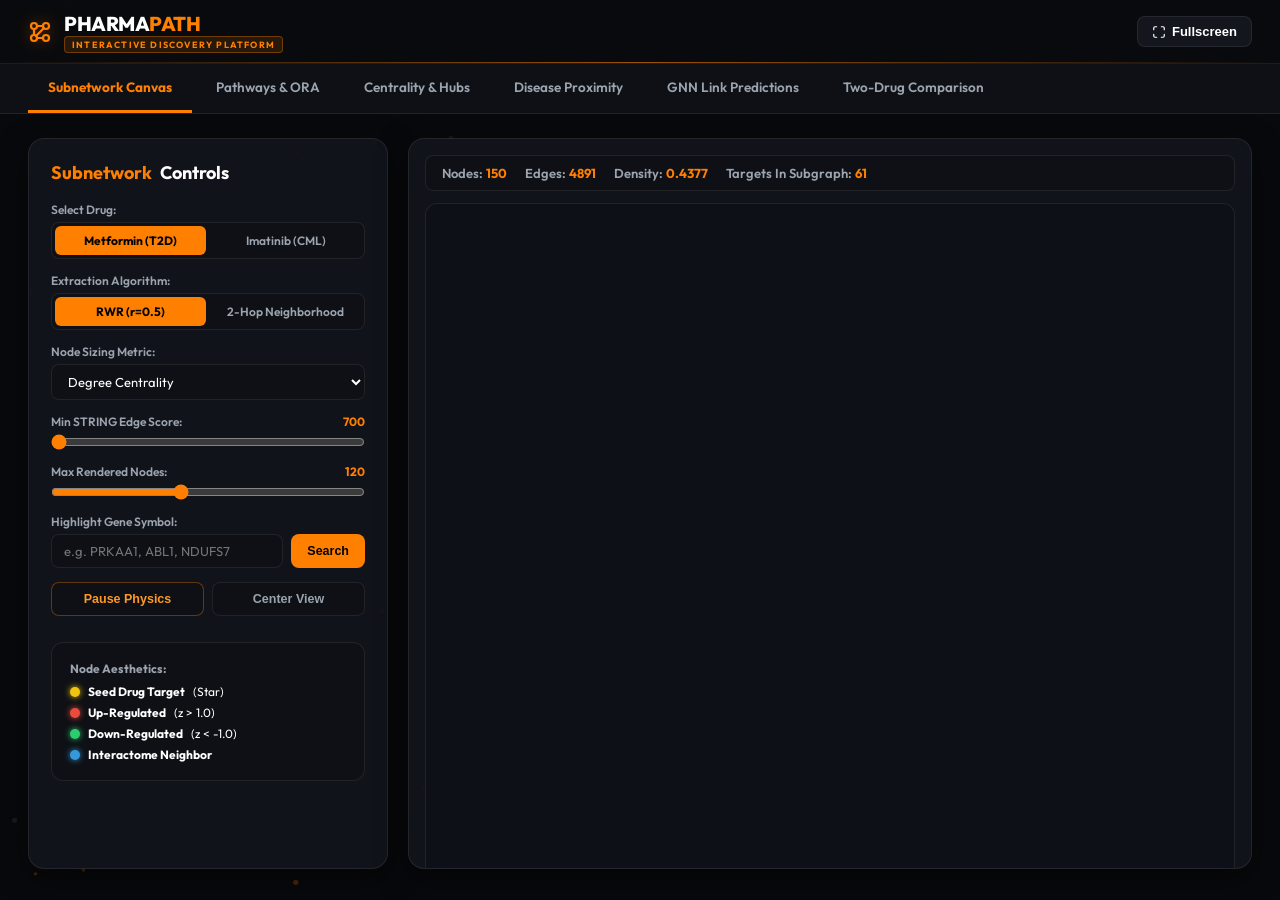
==== website/index.html @ 900de87a "feat: initial commit for PharmaPath discovery platform with Vercel deployment support" ====
<!DOCTYPE html>
<html lang="en">
<head>
  <meta charset="UTF-8">
  <meta name="viewport" content="width=device-width, initial-scale=1.0">
  <title>PharmaPath | Network-Pharmacology & GNN Discovery Platform</title>
  
  <!-- Favicon -->
  <link rel="icon" href="data:image/svg+xml,<svg xmlns='http://www.w3.org/2000/svg' viewBox='0 0 100 100'><circle cx='50' cy='50' r='46' fill='%2308090C'/><circle cx='50' cy='50' r='42' fill='none' stroke='%23FF8000' stroke-width='6'/><circle cx='34' cy='38' r='10' fill='%23FF8000'/><circle cx='66' cy='62' r='10' fill='%23FF8000'/><line x1='34' y1='38' x2='66' y2='62' stroke='%23FFFFFF' stroke-width='4'/></svg>">
  
  <!-- Google Fonts -->
  <link rel="preconnect" href="https://fonts.googleapis.com">
  <link rel="preconnect" href="https://fonts.gstatic.com" crossorigin>
  <link href="https://fonts.googleapis.com/css2?family=Outfit:wght@300;400;500;600;700;800;900&family=JetBrains+Mono:wght@400;500;700&display=swap" rel="stylesheet">
  
  <!-- Vendor Styles -->
  <link rel="stylesheet" href="vendor/vis-network.min.css">
  
  <!-- Custom Styles -->
  <link rel="stylesheet" href="css/style.css">
</head>
<body class="theme-pharmapath">
  <!-- Interactive Particle Background Canvas -->
  <canvas id="bg-canvas"></canvas>

  <!-- Top Navigation Header -->
  <header class="top-nav">
    <div class="nav-brand">
      <div class="logo-icon">
        <svg width="24" height="24" viewBox="0 0 24 24" fill="none" stroke="#FF8000" stroke-width="2.2" stroke-linecap="round" stroke-linejoin="round">
          <circle cx="6" cy="6" r="3"></circle>
          <circle cx="18" cy="6" r="3"></circle>
          <circle cx="18" cy="18" r="3"></circle>
          <circle cx="6" cy="18" r="3"></circle>
          <line x1="9" y1="6" x2="15" y2="6"></line>
          <line x1="6" y1="9" x2="6" y2="15"></line>
          <line x1="9" y1="18" x2="15" y2="18"></line>
          <line x1="16" y1="8" x2="8" y2="16"></line>
        </svg>
      </div>
      <div class="brand-text">
        <span class="brand-title">Pharma<span class="text-orange">Path</span></span>
        <span class="badge-platform">Interactive Discovery Platform</span>
      </div>
    </div>

    <!-- Quick Utilities -->
    <div class="nav-tools">
      <button id="btn-fullscreen" class="tool-btn" title="Toggle Fullscreen Mode">
        <svg width="14" height="14" viewBox="0 0 24 24" fill="none" stroke="currentColor" stroke-width="2" stroke-linecap="round" stroke-linejoin="round">
          <path d="M8 3H5a2 2 0 0 0-2 2v3m18 0V5a2 2 0 0 0-2-2h-3m0 18h3a2 2 0 0 0 2-2v-3M3 16v3a2 2 0 0 0 2 2h3"></path>
        </svg>
        <span>Fullscreen</span>
      </button>
    </div>
  </header>

  <!-- Main Container -->
  <main id="app-container">

    <!-- ========================================================================= -->
    <!-- INTERACTIVE RESEARCH LAB                                                  -->
    <!-- ========================================================================= -->
    <section id="view-explorer" class="view-section active">
      
      <!-- Explorer Tabs Bar -->
      <div class="explorer-tabs-bar">
        <button class="exp-tab active" data-tab="tab-subnetworks">
          Subnetwork Canvas
        </button>
        <button class="exp-tab" data-tab="tab-pathways">
          Pathways & ORA
        </button>
        <button class="exp-tab" data-tab="tab-centralities">
          Centrality & Hubs
        </button>
        <button class="exp-tab" data-tab="tab-proximity">
          Disease Proximity
        </button>
        <button class="exp-tab" data-tab="tab-gnn">
          GNN Link Predictions
        </button>
        <button class="exp-tab" data-tab="tab-comparison">
          Two-Drug Comparison
        </button>
      </div>

      <!-- Tab Content Area -->
      <div class="explorer-body">
        
        <!-- ------------------------------------------------------------------- -->
        <!-- TAB 1: SUBNETWORK CANVAS                                            -->
        <!-- ------------------------------------------------------------------- -->
        <div id="tab-subnetworks" class="exp-content active">
          <div class="canvas-panel-grid">
            <!-- Left Controls Sidebar -->
            <div class="canvas-sidebar glass-panel">
              <h3 class="panel-title"><span class="text-orange">Subnetwork</span> Controls</h3>
              
              <div class="ctrl-group">
                <label class="ctrl-label">Select Drug:</label>
                <div class="pill-group">
                  <button class="pill-btn active" data-drug="metformin">Metformin (T2D)</button>
                  <button class="pill-btn" data-drug="imatinib">Imatinib (CML)</button>
                </div>
              </div>

              <div class="ctrl-group">
                <label class="ctrl-label">Extraction Algorithm:</label>
                <div class="pill-group">
                  <button class="pill-btn active" data-method="rwr">RWR (r=0.5)</button>
                  <button class="pill-btn" data-method="2hop">2-Hop Neighborhood</button>
                </div>
              </div>

              <div class="ctrl-group">
                <label class="ctrl-label">Node Sizing Metric:</label>
                <select id="select-sizing-metric" class="ctrl-select">
                  <option value="degree">Degree Centrality</option>
                  <option value="betweenness">Betweenness Centrality</option>
                  <option value="eigenvector">Eigenvector Centrality</option>
                </select>
              </div>

              <div class="ctrl-group">
                <label class="ctrl-label">Min STRING Edge Score: <strong id="val-edge-score" class="text-orange">700</strong></label>
                <input type="range" id="slider-edge-score" class="ctrl-range" min="700" max="950" value="700" step="25">
              </div>

              <div class="ctrl-group">
                <label class="ctrl-label">Max Rendered Nodes: <strong id="val-max-nodes" class="text-orange">120</strong></label>
                <input type="range" id="slider-max-nodes" class="ctrl-range" min="30" max="250" value="120" step="10">
              </div>

              <div class="ctrl-group">
                <label class="ctrl-label">Highlight Gene Symbol:</label>
                <div class="search-box">
                  <input type="text" id="input-gene-search" class="ctrl-input" placeholder="e.g. PRKAA1, ABL1, NDUFS7">
                  <button id="btn-gene-search" class="search-btn">Search</button>
                </div>
              </div>

              <div class="ctrl-group">
                <div class="action-btn-row">
                  <button id="btn-toggle-physics" class="btn-action">Pause Physics</button>
                  <button id="btn-fit-canvas" class="btn-action secondary">Center View</button>
                </div>
              </div>

              <!-- Color Legend -->
              <div class="color-legend glass-card mt-3">
                <div class="legend-title">Node Aesthetics:</div>
                <div class="legend-item"><span class="legend-dot dot-gold"></span> <strong>Seed Drug Target</strong> (Star)</div>
                <div class="legend-item"><span class="legend-dot dot-red"></span> <strong>Up-Regulated</strong> (z > 1.0)</div>
                <div class="legend-item"><span class="legend-dot dot-green"></span> <strong>Down-Regulated</strong> (z < -1.0)</div>
                <div class="legend-item"><span class="legend-dot dot-blue"></span> <strong>Interactome Neighbor</strong></div>
              </div>
            </div>

            <!-- Right Vis.js Canvas Viewport -->
            <div class="canvas-viewport glass-panel">
              <div class="canvas-kpis-bar">
                <div class="kpi-mini">Nodes: <strong id="kpi-net-nodes" class="text-orange">--</strong></div>
                <div class="kpi-mini">Edges: <strong id="kpi-net-edges" class="text-orange">--</strong></div>
                <div class="kpi-mini">Density: <strong id="kpi-net-density" class="text-orange">--</strong></div>
                <div class="kpi-mini">Targets In Subgraph: <strong id="kpi-net-targets" class="text-orange">--</strong></div>
              </div>
              
              <!-- Vis.js Container -->
              <div id="vis-network-canvas" class="vis-container"></div>
              
              <div class="canvas-hint">
                <span>Click on any protein node to inspect detailed multi-omics attributes</span>
              </div>
            </div>
          </div>
        </div>

        <!-- ------------------------------------------------------------------- -->
        <!-- TAB 2: PATHWAYS & ENRICHMENT                                        -->
        <!-- ------------------------------------------------------------------- -->
        <div id="tab-pathways" class="exp-content">
          <div class="exp-grid-2">
            <!-- Left: Biological Sanity Audit & Controls -->
            <div class="glass-panel">
              <h3 class="panel-title"><span class="text-orange">Biological Sanity</span> Audit</h3>
              <div id="sanity-audit-container">
                <!-- Injected dynamically -->
              </div>

              <div class="mt-4">
                <h4 class="sub-title">Enrichment Filters:</h4>
                <div class="ctrl-group">
                  <label class="ctrl-label">Drug:</label>
                  <div class="pill-group" id="pathway-drug-pills">
                    <button class="pill-btn active" data-pdrug="metformin">Metformin</button>
                    <button class="pill-btn" data-pdrug="imatinib">Imatinib</button>
                  </div>
                </div>

                <div class="ctrl-group">
                  <label class="ctrl-label">Scope:</label>
                  <div class="pill-group" id="pathway-scope-pills">
                    <button class="pill-btn active" data-pscope="rwr_subnetwork">RWR Subnetwork</button>
                    <button class="pill-btn" data-pscope="2hop_subnetwork">2-Hop Subnetwork</button>
                    <button class="pill-btn" data-pscope="lincs_perturbed">LINCS Perturbed</button>
                  </div>
                </div>

                <div class="ctrl-group">
                  <label class="ctrl-label">Max FDR Threshold: <strong id="val-fdr-thresh" class="text-orange">0.05</strong></label>
                  <input type="range" id="slider-fdr-thresh" class="ctrl-range" min="0.001" max="0.10" value="0.05" step="0.005">
                </div>
              </div>
            </div>

            <!-- Right: Interactive Chart & Pathways Table -->
            <div class="glass-panel">
              <h3 class="panel-title">Top Enriched Pathways (KEGG & Reactome)</h3>
              <div class="chart-container" style="height: 320px;">
                <canvas id="chart-pathways"></canvas>
              </div>

              <div class="mt-3">
                <h4 class="sub-title">Pathway Ranking Table:</h4>
                <div class="table-scroll" style="max-height: 280px;">
                  <table class="pharma-table" id="table-pathways">
                    <thead>
                      <tr>
                        <th>Term</th>
                        <th>Database</th>
                        <th>Adj. P-Value</th>
                        <th>Overlap</th>
                        <th>Combined Score</th>
                      </tr>
                    </thead>
                    <tbody><!-- Dynamic rows --></tbody>
                  </table>
                </div>
              </div>
            </div>
          </div>
        </div>

        <!-- ------------------------------------------------------------------- -->
        <!-- TAB 3: NETWORK CENTRALITIES & MODULARITY                            -->
        <!-- ------------------------------------------------------------------- -->
        <div id="tab-centralities" class="exp-content">
          <div class="exp-grid-2">
            <!-- Left: Scatter Plot Degree vs Betweenness -->
            <div class="glass-panel">
              <div class="panel-header-row">
                <h3 class="panel-title">Topological Roles: <span class="text-orange">Degree vs. Betweenness</span></h3>
                <div class="pill-group" id="cent-drug-pills">
                  <button class="pill-btn active" data-cdrug="metformin">Metformin</button>
                  <button class="pill-btn" data-cdrug="imatinib">Imatinib</button>
                </div>
              </div>
              <div class="chart-container" style="height: 360px;">
                <canvas id="chart-centrality-scatter"></canvas>
              </div>
              <div class="legend-row mt-2">
                <span class="badge-tag tag-purple">Dual Bridge</span>
                <span class="badge-tag tag-orange">Hub (Degree)</span>
                <span class="badge-tag tag-red">Bottleneck (Betweenness)</span>
                <span class="badge-tag tag-blue">Standard Node</span>
              </div>
            </div>

            <!-- Right: Top Hubs, Bottlenecks & Louvain Communities -->
            <div class="glass-panel">
              <h3 class="panel-title">Louvain Modularity Clusters & Dominant Pathways</h3>
              <div class="table-scroll" style="max-height: 220px;">
                <table class="pharma-table" id="table-communities">
                  <thead>
                    <tr>
                      <th>Community ID</th>
                      <th>Proteins</th>
                      <th>Dominant Biological Pathway</th>
                    </tr>
                  </thead>
                  <tbody><!-- Dynamic rows --></tbody>
                </table>
              </div>

              <h4 class="sub-title mt-4">Top Bottleneck Bridges:</h4>
              <div class="table-scroll" style="max-height: 220px;">
                <table class="pharma-table" id="table-bottlenecks">
                  <thead>
                    <tr>
                      <th>Gene</th>
                      <th>Degree</th>
                      <th>Betweenness</th>
                      <th>Eigenvector</th>
                      <th>Role</th>
                    </tr>
                  </thead>
                  <tbody><!-- Dynamic rows --></tbody>
                </table>
              </div>
            </div>
          </div>
        </div>

        <!-- ------------------------------------------------------------------- -->
        <!-- TAB 4: DISEASE PROXIMITY LAB                                        -->
        <!-- ------------------------------------------------------------------- -->
        <div id="tab-proximity" class="exp-content">
          <div class="exp-grid-2">
            <!-- Left: Guney Proximity Null Permutation Distribution -->
            <div class="glass-panel">
              <div class="panel-header-row">
                <h3 class="panel-title">Null Distribution <span class="text-orange">(1,000 Permutations)</span></h3>
                <select id="select-prox-pair" class="ctrl-select" style="width: auto;">
                  <option value="metformin_t2d">Metformin → Type 2 Diabetes (Primary)</option>
                  <option value="imatinib_cml">Imatinib → Chronic Myeloid Leukemia (Primary)</option>
                  <option value="metformin_cml">Metformin → CML (Negative Control)</option>
                  <option value="imatinib_t2d">Imatinib → T2D (Negative Control)</option>
                </select>
              </div>

              <div class="chart-container" style="height: 340px;">
                <canvas id="chart-proximity-dist"></canvas>
              </div>

              <div id="prox-stats-callout" class="callout-card mt-3">
                <!-- Injected dynamically -->
              </div>
            </div>

            <!-- Right: Proximity Benchmark Summary Table & Theory -->
            <div class="glass-panel">
              <h3 class="panel-title">Statistical Proximity Benchmark Summary</h3>
              <div class="table-scroll" style="max-height: 300px;">
                <table class="pharma-table" id="table-proximity-summary">
                  <thead>
                    <tr>
                      <th>Drug</th>
                      <th>Disease Module</th>
                      <th>Observed d_c</th>
                      <th>Null Mean ± Std</th>
                      <th>Z-Score</th>
                      <th>P-Value</th>
                      <th>Verdict</th>
                    </tr>
                  </thead>
                  <tbody><!-- Dynamic rows --></tbody>
                </table>
              </div>

              <div class="glass-card mt-4">
                <h4 class="sub-title"><span class="text-orange">Guney et al. (2016)</span> Mathematical Definition:</h4>
                <div class="formula-box" style="font-family: var(--font-mono); font-size: 15px; color: var(--orange); background: rgba(0,0,0,0.5); padding: 12px 18px; border-radius: 8px; border-left: 3px solid var(--orange); margin: 10px 0;">
                  &lang;d<sub>c</sub>(T, S)&rang; = <sup>1</sup>/<sub>|T|</sub> &sum;<sub>t &isin; T</sub> min<sub>s &isin; S</sub> d(t, s)
                </div>
                <p class="text-muted small">
                  Measures the mean shortest path from each drug target <span class="text-orange">t &isin; T</span> to the nearest disease gene <span class="text-orange">s &isin; S</span> across the human PPI network.  
                  A negative z-score (<strong class="text-green">z &le; &minus;2.0</strong>) confirms that the drug targets reside significantly inside or immediately adjacent to the disease module, controlling for node degree.
                </p>
              </div>
            </div>
          </div>
        </div>

        <!-- ------------------------------------------------------------------- -->
        <!-- TAB 5: GNN LINK PREDICTIONS STUDIO                                  -->
        <!-- ------------------------------------------------------------------- -->
        <div id="tab-gnn" class="exp-content">
          <div class="exp-grid-2">
            <!-- Left: Model Performance & ROC/PR Curves -->
            <div class="glass-panel">
              <h3 class="panel-title">Inductive GNN Benchmark: <span class="text-orange">Zero Data Leakage</span></h3>
              <div class="table-scroll" style="max-height: 180px;">
                <table class="pharma-table" id="table-gnn-metrics">
                  <thead>
                    <tr>
                      <th>Model Architecture</th>
                      <th>Test AUROC</th>
                      <th>Test Average Precision</th>
                    </tr>
                  </thead>
                  <tbody><!-- Dynamic rows --></tbody>
                </table>
              </div>

              <h4 class="sub-title mt-4">Leave-Targets-Out Cross-Validation:</h4>
              <div class="table-scroll" style="max-height: 180px;">
                <table class="pharma-table" id="table-gnn-recovery">
                  <thead>
                    <tr>
                      <th>Drug</th>
                      <th>Hidden Test Targets</th>
                      <th>Recovered Ranks</th>
                      <th>MRR</th>
                      <th>Hits@20</th>
                    </tr>
                  </thead>
                  <tbody><!-- Dynamic rows --></tbody>
                </table>
              </div>

              <div class="mt-3">
                <img src="figures/gnn_link_prediction_roc_pr.png" alt="GNN ROC and PR Curves" class="img-preview" id="img-gnn-curves">
              </div>
            </div>

            <!-- Right: Top-20 Predicted Hypotheses with PubMed Links -->
            <div class="glass-panel">
              <div class="panel-header-row">
                <h3 class="panel-title">Top-20 Novel Candidate Hypotheses</h3>
                <div class="pill-group" id="gnn-drug-pills">
                  <button class="pill-btn active" data-gdrug="metformin">Metformin</button>
                  <button class="pill-btn" data-gdrug="imatinib">Imatinib</button>
                </div>
              </div>

              <div class="callout-card orange-border mb-3">
                <strong>Methodological Rigor:</strong> Predictions represent proteins functionally and interactomically linked to drug targets by GraphSAGE embeddings. They are <strong>computational hypotheses</strong>, not proof of direct biochemical binding.
              </div>

              <div class="table-scroll" style="max-height: 440px;">
                <table class="pharma-table" id="table-gnn-hypotheses">
                  <thead>
                    <tr>
                      <th>Rank</th>
                      <th>Candidate Gene</th>
                      <th>Confidence</th>
                      <th>Biological Context</th>
                      <th>Status</th>
                      <th>PubMed Link</th>
                    </tr>
                  </thead>
                  <tbody><!-- Dynamic rows --></tbody>
                </table>
              </div>
            </div>
          </div>
        </div>

        <!-- ------------------------------------------------------------------- -->
        <!-- TAB 6: TWO-DRUG COMPARISON & SYNERGY LAB                            -->
        <!-- ------------------------------------------------------------------- -->
        <div id="tab-comparison" class="exp-content">
          <div class="exp-grid-2">
            <!-- Left: Modality Overlap & Separation -->
            <div class="glass-panel">
              <h3 class="panel-title">Interactome Separation & Jaccard Overlap</h3>
              <div class="table-scroll" style="max-height: 260px;">
                <table class="pharma-table" id="table-comp-summary">
                  <thead>
                    <tr>
                      <th>Metric</th>
                      <th>Metformin</th>
                      <th>Imatinib</th>
                      <th>Shared</th>
                      <th>Jaccard</th>
                    </tr>
                  </thead>
                  <tbody><!-- Dynamic rows --></tbody>
                </table>
              </div>

              <div class="glass-card mt-3">
                <h4 class="sub-title"><span class="text-orange">Menche et al. (2015 Science)</span> Interactome Separation:</h4>
                <div class="formula-box" style="font-family: var(--font-mono); font-size: 14px; color: var(--orange); background: rgba(0,0,0,0.5); padding: 8px 14px; border-radius: 8px; border-left: 3px solid var(--orange); margin: 8px 0;">
                  s<sub>AB</sub> = &lang;d<sub>AB</sub>&rang; &minus; (&lang;d<sub>AA</sub>&rang; + &lang;d<sub>BB</sub>&rang;) / 2
                </div>
                <div class="kpi-card-row">
                  <div class="kpi-card">
                    <div class="kpi-label">Separation s<sub>AB</sub></div>
                    <div class="kpi-val text-orange">+1.3503</div>
                  </div>
                  <div class="kpi-card">
                    <div class="kpi-label">Inter-Distance &lang;d<sub>AB</sub>&rang;</div>
                    <div class="kpi-val">2.409</div>
                  </div>
                  <div class="kpi-card">
                    <div class="kpi-label">Topological State</div>
                    <div class="kpi-val text-green">Distinct Modules (s &gt; 0)</div>
                  </div>
                </div>
              </div>

              <div class="glass-card mt-3">
                <h4 class="sub-title"><span class="text-orange">Jaccard Overlap</span> Across Omics Dimensions:</h4>
                <div style="height: 180px; position: relative;">
                  <canvas id="chart-comp-jaccard"></canvas>
                </div>
              </div>
            </div>

            <!-- Right: Shared Cross-Talk Hubs & Combination Pharmacology -->
            <div class="glass-panel">
              <h3 class="panel-title">Shared Interactome Cross-Talk Hubs (347 Shared Nodes)</h3>
              <div class="table-scroll" style="max-height: 260px;">
                <table class="pharma-table" id="table-shared-proteins">
                  <thead>
                    <tr>
                      <th>Gene</th>
                      <th>Full Degree</th>
                      <th>Metformin Deg</th>
                      <th>Imatinib Deg</th>
                      <th>Shared Hub?</th>
                      <th>Shared Bottleneck?</th>
                    </tr>
                  </thead>
                  <tbody><!-- Dynamic rows --></tbody>
                </table>
              </div>

              <div class="glass-card mt-3">
                <h4 class="sub-title"><span class="text-orange">Combination Synergy:</span> Metformin + Imatinib in CML</h4>
                <div class="report-box" id="combination-report-box">
                  <!-- Injected dynamically -->
                </div>
              </div>
            </div>
          </div>
        </div>

      </div>
    </section>

  </main>

  <!-- Node Inspection Detail Modal -->
  <div id="node-modal" class="modal-overlay">
    <div class="modal-card glass-panel">
      <div class="modal-header">
        <h3 id="modal-gene-title">Gene Details</h3>
        <button id="btn-modal-close" class="close-btn">&times;</button>
      </div>
      <div id="modal-gene-body" class="modal-body">
        <!-- Injected dynamically -->
      </div>
    </div>
  </div>

  <!-- Toast Notification Container -->
  <div id="toast-container" class="toast-container"></div>

  <!-- Vendor Scripts -->
  <script src="vendor/vis-network.min.js"></script>
  <script src="vendor/chart.umd.min.js"></script>

  <!-- Application Logic -->
  <script src="js/app.js"></script>
</body>
</html>
---- website/vendor/vis-network.min.css ----
.vis-overlay{bottom:0;left:0;position:absolute;right:0;top:0;z-index:10}.vis-active{box-shadow:0 0 10px #86d5f8}.vis [class*=span]{min-height:0;width:auto}div.vis-color-picker{background-color:#fff;border-radius:15px;box-shadow:0 0 10px 0 rgba(0,0,0,.5);display:none;height:444px;left:30px;margin-left:30px;margin-top:-140px;padding:10px;position:absolute;top:0;width:310px;z-index:1}div.vis-color-picker div.vis-arrow{left:5px;position:absolute;top:147px}div.vis-color-picker div.vis-arrow:after,div.vis-color-picker div.vis-arrow:before{border:solid transparent;content:" ";height:0;pointer-events:none;position:absolute;right:100%;top:50%;width:0}div.vis-color-picker div.vis-arrow:after{border-color:hsla(0,0%,100%,0) #fff hsla(0,0%,100%,0) hsla(0,0%,100%,0);border-width:30px;margin-top:-30px}div.vis-color-picker div.vis-color{cursor:pointer;height:289px;position:absolute;width:289px}div.vis-color-picker div.vis-brightness{position:absolute;top:313px}div.vis-color-picker div.vis-opacity{position:absolute;top:350px}div.vis-color-picker div.vis-selector{background:#4c4c4c;background:-moz-linear-gradient(top,#4c4c4c 0,#595959 12%,#666 25%,#474747 39%,#2c2c2c 50%,#000 51%,#111 60%,#2b2b2b 76%,#1c1c1c 91%,#131313 100%);background:-webkit-gradient(linear,left top,left bottom,color-stop(0,#4c4c4c),color-stop(12%,#595959),color-stop(25%,#666),color-stop(39%,#474747),color-stop(50%,#2c2c2c),color-stop(51%,#000),color-stop(60%,#111),color-stop(76%,#2b2b2b),color-stop(91%,#1c1c1c),color-stop(100%,#131313));background:-webkit-linear-gradient(top,#4c4c4c,#595959 12%,#666 25%,#474747 39%,#2c2c2c 50%,#000 51%,#111 60%,#2b2b2b 76%,#1c1c1c 91%,#131313);background:-o-linear-gradient(top,#4c4c4c 0,#595959 12%,#666 25%,#474747 39%,#2c2c2c 50%,#000 51%,#111 60%,#2b2b2b 76%,#1c1c1c 91%,#131313 100%);background:-ms-linear-gradient(top,#4c4c4c 0,#595959 12%,#666 25%,#474747 39%,#2c2c2c 50%,#000 51%,#111 60%,#2b2b2b 76%,#1c1c1c 91%,#131313 100%);background:linear-gradient(180deg,#4c4c4c 0,#595959 12%,#666 25%,#474747 39%,#2c2c2c 50%,#000 51%,#111 60%,#2b2b2b 76%,#1c1c1c 91%,#131313);border:1px solid #fff;border-radius:15px;filter:progid:DXImageTransform.Microsoft.gradient(startColorstr="#4c4c4c",endColorstr="#131313",GradientType=0);height:15px;left:137px;position:absolute;top:137px;width:15px}div.vis-color-picker div.vis-new-color{left:159px;padding-right:2px;text-align:right}div.vis-color-picker div.vis-initial-color,div.vis-color-picker div.vis-new-color{border:1px solid rgba(0,0,0,.1);border-radius:5px;color:rgba(0,0,0,.4);font-size:10px;height:20px;line-height:20px;position:absolute;top:380px;vertical-align:middle;width:140px}div.vis-color-picker div.vis-initial-color{left:10px;padding-left:2px;text-align:left}div.vis-color-picker div.vis-label{left:10px;position:absolute;width:300px}div.vis-color-picker div.vis-label.vis-brightness{top:300px}div.vis-color-picker div.vis-label.vis-opacity{top:338px}div.vis-color-picker div.vis-button{background-color:#f7f7f7;border:2px solid #d9d9d9;border-radius:10px;cursor:pointer;height:25px;line-height:25px;position:absolute;text-align:center;top:410px;vertical-align:middle;width:68px}div.vis-color-picker div.vis-button.vis-cancel{left:5px}div.vis-color-picker div.vis-button.vis-load{left:82px}div.vis-color-picker div.vis-button.vis-apply{left:159px}div.vis-color-picker div.vis-button.vis-save{left:236px}div.vis-color-picker input.vis-range{height:20px;width:290px}div.vis-configuration{display:block;float:left;font-size:12px;position:relative}div.vis-configuration-wrapper{display:block;width:700px}div.vis-configuration-wrapper:after{clear:both;content:"";display:block}div.vis-configuration.vis-config-option-container{background-color:#fff;border:2px solid #f7f8fa;border-radius:4px;display:block;left:10px;margin-top:20px;padding-left:5px;width:495px}div.vis-configuration.vis-config-button{background-color:#f7f8fa;border:2px solid #ceced0;border-radius:4px;cursor:pointer;display:block;height:25px;left:10px;line-height:25px;margin-bottom:30px;margin-top:20px;padding-left:5px;vertical-align:middle;width:495px}div.vis-configuration.vis-config-button.hover{background-color:#4588e6;border:2px solid #214373;color:#fff}div.vis-configuration.vis-config-item{display:block;float:left;height:25px;line-height:25px;vertical-align:middle;width:495px}div.vis-configuration.vis-config-item.vis-config-s2{background-color:#f7f8fa;border-radius:3px;left:10px;padding-left:5px}div.vis-configuration.vis-config-item.vis-config-s3{background-color:#e4e9f0;border-radius:3px;left:20px;padding-left:5px}div.vis-configuration.vis-config-item.vis-config-s4{background-color:#cfd8e6;border-radius:3px;left:30px;padding-left:5px}div.vis-configuration.vis-config-header{font-size:18px;font-weight:700}div.vis-configuration.vis-config-label{height:25px;line-height:25px;width:120px}div.vis-configuration.vis-config-label.vis-config-s3{width:110px}div.vis-configuration.vis-config-label.vis-config-s4{width:100px}div.vis-configuration.vis-config-colorBlock{border:1px solid #444;border-radius:2px;cursor:pointer;height:19px;margin:0;padding:0;top:1px;width:30px}input.vis-configuration.vis-config-checkbox{left:-5px}input.vis-configuration.vis-config-rangeinput{margin:0;padding:1px;pointer-events:none;position:relative;top:-5px;width:60px}input.vis-configuration.vis-config-range{-webkit-appearance:none;background-color:transparent;border:0 solid #fff;height:20px;width:300px}input.vis-configuration.vis-config-range::-webkit-slider-runnable-track{background:#dedede;background:-moz-linear-gradient(top,#dedede 0,#c8c8c8 99%);background:-webkit-gradient(linear,left top,left bottom,color-stop(0,#dedede),color-stop(99%,#c8c8c8));background:-webkit-linear-gradient(top,#dedede,#c8c8c8 99%);background:-o-linear-gradient(top,#dedede 0,#c8c8c8 99%);background:-ms-linear-gradient(top,#dedede 0,#c8c8c8 99%);background:linear-gradient(180deg,#dedede 0,#c8c8c8 99%);border:1px solid #999;border-radius:3px;box-shadow:0 0 3px 0 #aaa;filter:progid:DXImageTransform.Microsoft.gradient(startColorstr="#dedede",endColorstr="#c8c8c8",GradientType=0);height:5px;width:300px}input.vis-configuration.vis-config-range::-webkit-slider-thumb{-webkit-appearance:none;background:#3876c2;background:-moz-linear-gradient(top,#3876c2 0,#385380 100%);background:-webkit-gradient(linear,left top,left bottom,color-stop(0,#3876c2),color-stop(100%,#385380));background:-webkit-linear-gradient(top,#3876c2,#385380);background:-o-linear-gradient(top,#3876c2 0,#385380 100%);background:-ms-linear-gradient(top,#3876c2 0,#385380 100%);background:linear-gradient(180deg,#3876c2 0,#385380);border:1px solid #14334b;border-radius:50%;box-shadow:0 0 1px 0 #111927;filter:progid:DXImageTransform.Microsoft.gradient(startColorstr="#3876c2",endColorstr="#385380",GradientType=0);height:17px;margin-top:-7px;width:17px}input.vis-configuration.vis-config-range:focus{outline:none}input.vis-configuration.vis-config-range:focus::-webkit-slider-runnable-track{background:#9d9d9d;background:-moz-linear-gradient(top,#9d9d9d 0,#c8c8c8 99%);background:-webkit-gradient(linear,left top,left bottom,color-stop(0,#9d9d9d),color-stop(99%,#c8c8c8));background:-webkit-linear-gradient(top,#9d9d9d,#c8c8c8 99%);background:-o-linear-gradient(top,#9d9d9d 0,#c8c8c8 99%);background:-ms-linear-gradient(top,#9d9d9d 0,#c8c8c8 99%);background:linear-gradient(180deg,#9d9d9d 0,#c8c8c8 99%);filter:progid:DXImageTransform.Microsoft.gradient(startColorstr="#9d9d9d",endColorstr="#c8c8c8",GradientType=0)}input.vis-configuration.vis-config-range::-moz-range-track{background:#dedede;background:-moz-linear-gradient(top,#dedede 0,#c8c8c8 99%);background:-webkit-gradient(linear,left top,left bottom,color-stop(0,#dedede),color-stop(99%,#c8c8c8));background:-webkit-linear-gradient(top,#dedede,#c8c8c8 99%);background:-o-linear-gradient(top,#dedede 0,#c8c8c8 99%);background:-ms-linear-gradient(top,#dedede 0,#c8c8c8 99%);background:linear-gradient(180deg,#dedede 0,#c8c8c8 99%);border:1px solid #999;border-radius:3px;box-shadow:0 0 3px 0 #aaa;filter:progid:DXImageTransform.Microsoft.gradient(startColorstr="#dedede",endColorstr="#c8c8c8",GradientType=0);height:10px;width:300px}input.vis-configuration.vis-config-range::-moz-range-thumb{background:#385380;border:none;border-radius:50%;height:16px;width:16px}input.vis-configuration.vis-config-range:-moz-focusring{outline:1px solid #fff;outline-offset:-1px}input.vis-configuration.vis-config-range::-ms-track{background:transparent;border-color:transparent;border-width:6px 0;color:transparent;height:5px;width:300px}input.vis-configuration.vis-config-range::-ms-fill-lower{background:#777;border-radius:10px}input.vis-configuration.vis-config-range::-ms-fill-upper{background:#ddd;border-radius:10px}input.vis-configuration.vis-config-range::-ms-thumb{background:#385380;border:none;border-radius:50%;height:16px;width:16px}input.vis-configuration.vis-config-range:focus::-ms-fill-lower{background:#888}input.vis-configuration.vis-config-range:focus::-ms-fill-upper{background:#ccc}.vis-configuration-popup{background:rgba(57,76,89,.85);border:2px solid #f2faff;border-radius:4px;color:#fff;font-size:14px;height:30px;line-height:30px;position:absolute;text-align:center;-webkit-transition:opacity .3s ease-in-out;-moz-transition:opacity .3s ease-in-out;transition:opacity .3s ease-in-out;width:150px}.vis-configuration-popup:after,.vis-configuration-popup:before{border:solid transparent;content:" ";height:0;left:100%;pointer-events:none;position:absolute;top:50%;width:0}.vis-configuration-popup:after{border-color:rgba(136,183,213,0) rgba(136,183,213,0) rgba(136,183,213,0) rgba(57,76,89,.85);border-width:8px;margin-top:-8px}.vis-configuration-popup:before{border-color:rgba(194,225,245,0) rgba(194,225,245,0) rgba(194,225,245,0) #f2faff;border-width:12px;margin-top:-12px}div.vis-tooltip{background-color:#f5f4ed;border:1px solid #808074;-moz-border-radius:3px;-webkit-border-radius:3px;border-radius:3px;box-shadow:3px 3px 10px rgba(0,0,0,.2);color:#000;font-family:verdana;font-size:14px;padding:5px;pointer-events:none;position:absolute;visibility:hidden;white-space:nowrap;z-index:5}div.vis-network div.vis-navigation div.vis-button{-webkit-touch-callout:none;background-position:2px 2px;background-repeat:no-repeat;-moz-border-radius:17px;border-radius:17px;cursor:pointer;display:inline-block;height:34px;position:absolute;-webkit-user-select:none;-khtml-user-select:none;-moz-user-select:none;-ms-user-select:none;user-select:none;width:34px}div.vis-network div.vis-navigation div.vis-button:hover{box-shadow:0 0 3px 3px rgba(56,207,21,.3)}div.vis-network div.vis-navigation div.vis-button:active{box-shadow:0 0 1px 3px rgba(56,207,21,.95)}div.vis-network div.vis-navigation div.vis-button.vis-up{background-image:url("[data-uri]");bottom:50px;left:55px}div.vis-network div.vis-navigation div.vis-button.vis-down{background-image:url("[data-uri]");bottom:10px;left:55px}div.vis-network div.vis-navigation div.vis-button.vis-left{background-image:url("[data-uri]");bottom:10px;left:15px}div.vis-network div.vis-navigation div.vis-button.vis-right{background-image:url("[data-uri]");bottom:10px;left:95px}div.vis-network div.vis-navigation div.vis-button.vis-zoomIn{background-image:url("[data-uri]");bottom:10px;right:15px}div.vis-network div.vis-navigation div.vis-button.vis-zoomOut{background-image:url("[data-uri]");bottom:10px;right:55px}div.vis-network div.vis-navigation div.vis-button.vis-zoomExtends{background-image:url("[data-uri]");bottom:50px;right:15px}div.vis-network div.vis-manipulation{background:#fff;background:-moz-linear-gradient(top,#fff 0,#fcfcfc 48%,#fafafa 50%,#fcfcfc 100%);background:-webkit-gradient(linear,left top,left bottom,color-stop(0,#fff),color-stop(48%,#fcfcfc),color-stop(50%,#fafafa),color-stop(100%,#fcfcfc));background:-webkit-linear-gradient(top,#fff,#fcfcfc 48%,#fafafa 50%,#fcfcfc);background:-o-linear-gradient(top,#fff 0,#fcfcfc 48%,#fafafa 50%,#fcfcfc 100%);background:-ms-linear-gradient(top,#fff 0,#fcfcfc 48%,#fafafa 50%,#fcfcfc 100%);background:linear-gradient(180deg,#fff 0,#fcfcfc 48%,#fafafa 50%,#fcfcfc);border:0 solid #d6d9d8;border-bottom:1px;box-sizing:content-box;filter:progid:DXImageTransform.Microsoft.gradient(startColorstr="#ffffff",endColorstr="#fcfcfc",GradientType=0);height:28px;left:0;padding-top:4px;position:absolute;top:0;width:100%}div.vis-network button.vis-edit-mode,div.vis-network div.vis-edit-mode{height:30px;left:0;position:absolute;top:5px}div.vis-network button.vis-close{-webkit-touch-callout:none;background-color:transparent;background-image:url("[data-uri]");background-position:20px 3px;background-repeat:no-repeat;border:none;cursor:pointer;height:30px;position:absolute;right:0;top:0;-webkit-user-select:none;-khtml-user-select:none;-moz-user-select:none;-ms-user-select:none;user-select:none;width:30px}div.vis-network button.vis-close:hover{opacity:.6}div.vis-network div.vis-edit-mode button.vis-button,div.vis-network div.vis-manipulation button.vis-button{-webkit-touch-callout:none;background-color:transparent;background-position:0 0;background-repeat:no-repeat;border:none;-moz-border-radius:15px;border-radius:15px;box-sizing:content-box;cursor:pointer;float:left;font-family:verdana;font-size:12px;height:24px;margin-left:10px;padding:0 8px;-webkit-user-select:none;-khtml-user-select:none;-moz-user-select:none;-ms-user-select:none;user-select:none}div.vis-network div.vis-manipulation button.vis-button:hover{box-shadow:1px 1px 8px rgba(0,0,0,.2)}div.vis-network div.vis-manipulation button.vis-button:active{box-shadow:1px 1px 8px rgba(0,0,0,.5)}div.vis-network div.vis-manipulation button.vis-button.vis-back{background-image:url("[data-uri]")}div.vis-network div.vis-manipulation div.vis-none:hover{box-shadow:1px 1px 8px transparent;cursor:default}div.vis-network div.vis-manipulation div.vis-none:active{box-shadow:1px 1px 8px transparent}div.vis-network div.vis-manipulation div.vis-none{line-height:23px;padding:0}div.vis-network div.vis-manipulation div.notification{font-weight:700;margin:2px}div.vis-network div.vis-manipulation button.vis-button.vis-add{background-image:url("[data-uri]")}div.vis-network div.vis-edit-mode button.vis-button.vis-edit,div.vis-network div.vis-manipulation button.vis-button.vis-edit{background-image:url("[data-uri]")}div.vis-network div.vis-edit-mode button.vis-button.vis-edit.vis-edit-mode{background-color:#fcfcfc;border:1px solid #ccc}div.vis-network div.vis-manipulation button.vis-button.vis-connect{background-image:url("[data-uri]")}div.vis-network div.vis-manipulation button.vis-button.vis-delete{background-image:url("[data-uri]")}div.vis-network div.vis-edit-mode div.vis-label,div.vis-network div.vis-manipulation div.vis-label{line-height:25px;margin:0 0 0 23px}div.vis-network div.vis-manipulation div.vis-separator-line{background-color:#bdbdbd;display:inline-block;float:left;height:21px;margin:0 7px 0 15px;width:1px}
---- website/css/style.css ----
/* =============================================================================
   PharmaPath - Deep Obsidian Carbon & Vibrant Orange Discovery Theme
   ============================================================================= */

:root {
  --bg-primary: #08090C;
  --bg-secondary: #0E1015;
  --bg-card: #14161E;
  --bg-card-glass: rgba(20, 22, 30, 0.82);
  --bg-card-hover: #1B1E29;
  
  /* Vibrant Orange Palette */
  --orange: #FF8000;
  --orange-bright: #FF9926;
  --orange-deep: #E66A00;
  --orange-glow: rgba(255, 128, 0, 0.35);
  --orange-subtle: rgba(255, 128, 0, 0.12);
  
  /* Functional Accents */
  --green: #2ECC71;
  --green-glow: rgba(46, 204, 113, 0.3);
  --red: #E74C3C;
  --red-glow: rgba(231, 76, 60, 0.3);
  --blue: #3498DB;
  --blue-glow: rgba(52, 152, 219, 0.3);
  --gold: #F1C40F;
  --purple: #9B59B6;
  
  /* Typography & Borders */
  --text-main: #FFFFFF;
  --text-muted: #9BA3AF;
  --text-dark: #636B78;
  --border-subtle: rgba(255, 255, 255, 0.08);
  --border-orange: rgba(255, 128, 0, 0.35);
  --border-orange-bright: #FF8000;
  
  /* Layout Dimensions */
  --nav-height: 64px;
  --font-main: 'Outfit', -apple-system, BlinkMacSystemFont, 'Segoe UI', Roboto, sans-serif;
  --font-mono: 'JetBrains Mono', monospace;
  
  /* Transitions */
  --ease-smooth: cubic-bezier(0.16, 1, 0.3, 1);
}

/* Base Styles */
* {
  box-sizing: border-box;
  margin: 0;
  padding: 0;
  -webkit-font-smoothing: antialiased;
}

body {
  background-color: var(--bg-primary);
  color: var(--text-main);
  font-family: var(--font-main);
  overflow-x: hidden;
  min-height: 100vh;
  position: relative;
}

/* Background Particle Canvas */
#bg-canvas {
  position: fixed;
  top: 0;
  left: 0;
  width: 100vw;
  height: 100vh;
  z-index: 0;
  pointer-events: none;
  opacity: 0.45;
}

/* Scrollbar Customization */
::-webkit-scrollbar {
  width: 8px;
  height: 8px;
}
::-webkit-scrollbar-track {
  background: var(--bg-primary);
}
::-webkit-scrollbar-thumb {
  background: #252834;
  border-radius: 4px;
  border: 1px solid var(--border-subtle);
}
::-webkit-scrollbar-thumb:hover {
  background: var(--orange);
  box-shadow: 0 0 10px var(--orange-glow);
}

/* Top Navigation Bar */
.top-nav {
  position: fixed;
  top: 0;
  left: 0;
  right: 0;
  height: var(--nav-height);
  background: rgba(10, 11, 15, 0.92);
  backdrop-filter: blur(20px);
  border-bottom: 1px solid var(--border-subtle);
  display: flex;
  align-items: center;
  justify-content: space-between;
  padding: 0 28px;
  z-index: 1000;
  transition: all 0.3s ease;
}

.top-nav::after {
  content: '';
  position: absolute;
  bottom: 0;
  left: 0;
  right: 0;
  height: 1px;
  background: linear-gradient(90deg, transparent 0%, var(--orange) 50%, transparent 100%);
  opacity: 0.6;
}

.nav-brand {
  display: flex;
  align-items: center;
  gap: 12px;
}

.logo-icon {
  display: flex;
  align-items: center;
  justify-content: center;
  filter: drop-shadow(0 0 8px var(--orange-glow));
}

.brand-text {
  display: flex;
  flex-direction: column;
}

.brand-title {
  font-size: 20px;
  font-weight: 800;
  letter-spacing: -0.5px;
  text-transform: uppercase;
}

.badge-platform {
  font-size: 9px;
  font-weight: 700;
  letter-spacing: 1.2px;
  text-transform: uppercase;
  color: var(--orange);
  background: var(--orange-subtle);
  padding: 2px 7px;
  border-radius: 4px;
  border: 1px solid var(--border-orange);
  display: inline-block;
  width: fit-content;
}

.nav-tools {
  display: flex;
  align-items: center;
  gap: 10px;
}

.tool-btn {
  background: var(--bg-card);
  border: 1px solid var(--border-subtle);
  color: var(--text-main);
  padding: 7px 14px;
  border-radius: 8px;
  font-size: 13px;
  font-weight: 600;
  cursor: pointer;
  display: flex;
  align-items: center;
  gap: 6px;
  transition: all 0.2s ease;
}

.tool-btn:hover {
  background: var(--bg-card-hover);
  border-color: var(--orange);
  box-shadow: 0 0 12px var(--orange-glow);
}

.tool-btn-orange {
  border-color: var(--border-orange);
  background: var(--orange-subtle);
  color: var(--orange-bright);
}

/* App Container */
#app-container {
  padding-top: var(--nav-height);
  min-height: calc(100vh - var(--nav-height));
  position: relative;
  z-index: 10;
}

.view-section {
  display: block;
  opacity: 1;
}

/* =============================================================================
   INTERACTIVE RESEARCH EXPLORER LAB
   ============================================================================= */
.explorer-tabs-bar {
  display: flex;
  background: var(--bg-secondary);
  border-bottom: 1px solid var(--border-subtle);
  padding: 0 28px;
  gap: 4px;
  overflow-x: auto;
}

.exp-tab {
  background: transparent;
  border: none;
  border-bottom: 3px solid transparent;
  color: var(--text-muted);
  padding: 14px 20px;
  font-size: 13.5px;
  font-weight: 600;
  font-family: var(--font-main);
  cursor: pointer;
  display: flex;
  align-items: center;
  gap: 8px;
  white-space: nowrap;
  transition: all 0.2s ease;
}

.exp-tab:hover {
  color: var(--text-main);
  background: rgba(255, 255, 255, 0.02);
}

.exp-tab.active {
  color: var(--orange);
  border-bottom-color: var(--orange);
  font-weight: 700;
}

.explorer-body {
  padding: 24px 28px;
  max-width: 1600px;
  margin: 0 auto;
}

.exp-content {
  display: none;
  opacity: 0;
  transition: opacity 0.25s ease;
}

.exp-content.active {
  display: block;
  opacity: 1;
}

/* Canvas Grid Layout */
.canvas-panel-grid {
  display: grid;
  grid-template-columns: 360px 1fr;
  gap: 20px;
  height: calc(100vh - var(--nav-height) - 105px);
  min-height: 620px;
}

.glass-panel {
  background: var(--bg-card-glass);
  backdrop-filter: blur(20px);
  border: 1px solid var(--border-subtle);
  border-radius: 16px;
  padding: 22px;
  box-shadow: 0 10px 30px rgba(0, 0, 0, 0.5);
}

.canvas-sidebar {
  display: flex;
  flex-direction: column;
  overflow-y: auto;
  gap: 14px;
}

.canvas-viewport {
  display: flex;
  flex-direction: column;
  position: relative;
  overflow: hidden;
  padding: 16px;
}

.canvas-kpis-bar {
  display: flex;
  gap: 18px;
  background: var(--bg-secondary);
  border: 1px solid var(--border-subtle);
  border-radius: 8px;
  padding: 9px 16px;
  margin-bottom: 12px;
}

.kpi-mini {
  font-size: 13px;
  font-weight: 600;
  color: var(--text-muted);
}

.vis-container {
  flex: 1;
  width: 100%;
  height: 100%;
  background: #0E1017;
  border-radius: 12px;
  border: 1px solid var(--border-subtle);
}

.canvas-hint {
  margin-top: 8px;
  font-size: 12px;
  color: var(--text-muted);
  text-align: center;
}

/* Controls Components */
.panel-title {
  font-size: 18px;
  font-weight: 700;
  margin-bottom: 4px;
  display: flex;
  align-items: center;
  gap: 8px;
  justify-content: flex-start;
}

.panel-header-row {
  display: flex;
  align-items: center;
  justify-content: space-between;
  margin-bottom: 14px;
  gap: 12px;
}

.panel-header-row .panel-title {
  font-size: 16px;
  margin-bottom: 0;
  white-space: nowrap;
}

.sub-title {
  font-size: 13.5px;
  font-weight: 700;
  color: #CBD5E1;
  margin-bottom: 8px;
}

.ctrl-group {
  display: flex;
  flex-direction: column;
  gap: 5px;
  width: 100%;
}

.ctrl-label {
  font-size: 12px;
  font-weight: 600;
  color: var(--text-muted);
  display: flex;
  justify-content: space-between;
  align-items: center;
}

.pill-group {
  display: grid;
  grid-template-columns: 1fr 1fr;
  background: var(--bg-secondary);
  padding: 3px;
  border-radius: 8px;
  border: 1px solid var(--border-subtle);
  gap: 4px;
  width: 100%;
}

#pathway-scope-pills {
  grid-template-columns: 1fr 1fr 1fr;
}

.pill-btn {
  width: 100%;
  background: transparent;
  border: none;
  color: var(--text-muted);
  padding: 7px 8px;
  border-radius: 6px;
  font-size: 12px;
  font-weight: 600;
  font-family: var(--font-main);
  cursor: pointer;
  transition: all 0.2s ease;
  text-align: center;
  white-space: nowrap;
  overflow: hidden;
  text-overflow: ellipsis;
}

.pill-btn:hover {
  color: var(--text-main);
}

.pill-btn.active {
  background: var(--orange);
  color: #000000;
  font-weight: 700;
}

.ctrl-select, .ctrl-input {
  background: var(--bg-secondary);
  border: 1px solid var(--border-subtle);
  color: var(--text-main);
  padding: 8px 12px;
  border-radius: 8px;
  font-size: 13px;
  font-family: var(--font-main);
  outline: none;
  width: 100%;
}

.ctrl-select:hover, .ctrl-input:focus {
  border-color: var(--orange);
  box-shadow: 0 0 8px var(--orange-glow);
}

.ctrl-range {
  accent-color: var(--orange);
  cursor: pointer;
  width: 100%;
}

.search-box {
  display: flex;
  gap: 8px;
  width: 100%;
}

.search-box .ctrl-input {
  flex: 1;
  min-width: 0;
}

.search-btn {
  background: var(--orange);
  color: #000000;
  border: none;
  border-radius: 8px;
  padding: 0 16px;
  font-weight: 700;
  font-size: 12.5px;
  cursor: pointer;
  transition: all 0.2s ease;
  white-space: nowrap;
}

.search-btn:hover {
  box-shadow: 0 0 12px var(--orange-glow);
}

/* Action Button Row - Neat, Equal 2-Column Grid Alignment */
.action-btn-row {
  display: grid;
  grid-template-columns: 1fr 1fr;
  gap: 8px;
  width: 100%;
}

.btn-action {
  background: var(--bg-secondary);
  border: 1px solid var(--border-orange);
  color: var(--orange-bright);
  padding: 9px 10px;
  border-radius: 8px;
  font-size: 12.5px;
  font-weight: 700;
  cursor: pointer;
  transition: all 0.2s ease;
  width: 100%;
  text-align: center;
  white-space: nowrap;
}

.btn-action:hover {
  background: var(--orange);
  color: #000000;
  box-shadow: 0 0 15px var(--orange-glow);
}

.btn-action.secondary {
  border-color: var(--border-subtle);
  color: var(--text-muted);
}

.btn-action.secondary:hover {
  background: var(--bg-card-hover);
  color: var(--text-main);
  border-color: var(--border-orange);
}

/* Color Legend */
.color-legend {
  padding: 12px;
  border-radius: 8px;
  font-size: 12px;
  display: flex;
  flex-direction: column;
  gap: 6px;
}

.legend-title {
  font-weight: 700;
  color: var(--text-muted);
  margin-bottom: 2px;
}

.legend-item {
  display: flex;
  align-items: center;
  gap: 8px;
}

.legend-dot {
  width: 10px;
  height: 10px;
  border-radius: 50%;
  display: inline-block;
}

.dot-gold { background: var(--gold); box-shadow: 0 0 6px var(--gold); }
.dot-red { background: var(--red); box-shadow: 0 0 6px var(--red); }
.dot-green { background: var(--green); box-shadow: 0 0 6px var(--green); }
.dot-blue { background: var(--blue); box-shadow: 0 0 6px var(--blue); }

/* Grid Layouts for Tabs 2 to 6 */
.exp-grid-2 {
  display: grid;
  grid-template-columns: 1fr 1fr;
  gap: 24px;
}

/* Tables */
.table-scroll {
  overflow-y: auto;
  border: 1px solid var(--border-subtle);
  border-radius: 8px;
}

.pharma-table {
  width: 100%;
  border-collapse: collapse;
  font-size: 13px;
  text-align: left;
}

.pharma-table thead th {
  background: var(--bg-secondary);
  color: var(--text-muted);
  padding: 10px 14px;
  font-weight: 700;
  text-transform: uppercase;
  font-size: 11px;
  letter-spacing: 0.5px;
  position: sticky;
  top: 0;
  z-index: 5;
  border-bottom: 1px solid var(--border-subtle);
}

.pharma-table tbody tr {
  border-bottom: 1px solid rgba(255, 255, 255, 0.04);
  transition: background 0.15s ease;
}

.pharma-table tbody tr:hover {
  background: rgba(255, 128, 0, 0.08);
}

.pharma-table tbody td {
  padding: 10px 14px;
  color: #E2E8F0;
}

/* Cards & Modals */
.glass-card {
  background: var(--bg-secondary);
  border: 1px solid var(--border-subtle);
  border-radius: 12px;
  padding: 18px;
}

.callout-card {
  background: var(--bg-secondary);
  border-left: 3px solid var(--orange);
  border-radius: 8px;
  padding: 14px 18px;
  font-size: 13px;
  line-height: 1.5;
}

.callout-card.orange-border {
  border: 1px solid var(--border-orange);
  border-left: 3px solid var(--orange);
}

.formula-box {
  background: rgba(0, 0, 0, 0.4);
  padding: 10px 14px;
  border-radius: 6px;
  border: 1px solid var(--border-subtle);
  font-family: var(--font-mono);
  font-size: 13px;
  color: var(--orange-bright);
  text-align: center;
  margin: 10px 0;
}

.kpi-card-row {
  display: grid;
  grid-template-columns: repeat(3, 1fr);
  gap: 12px;
  margin-top: 10px;
}

.kpi-card {
  background: rgba(0, 0, 0, 0.35);
  border: 1px solid var(--border-subtle);
  border-radius: 8px;
  padding: 12px;
  text-align: center;
}

.kpi-label {
  font-size: 11px;
  color: var(--text-muted);
  text-transform: uppercase;
}

.kpi-val {
  font-size: 18px;
  font-weight: 800;
  margin-top: 4px;
  font-family: var(--font-mono);
}

.img-preview {
  width: 100%;
  border-radius: 10px;
  border: 1px solid var(--border-subtle);
  box-shadow: 0 4px 20px rgba(0, 0, 0, 0.4);
}

/* Modal */
.modal-overlay {
  position: fixed;
  top: 0;
  left: 0;
  right: 0;
  bottom: 0;
  background: rgba(0, 0, 0, 0.75);
  backdrop-filter: blur(10px);
  z-index: 2000;
  display: flex;
  align-items: center;
  justify-content: center;
  opacity: 0;
  pointer-events: none;
  transition: opacity 0.25s ease;
}

.modal-overlay.active {
  opacity: 1;
  pointer-events: all;
}

.modal-card {
  width: 90%;
  max-width: 580px;
  border-color: var(--border-orange);
  box-shadow: 0 20px 60px rgba(0, 0, 0, 0.9), 0 0 30px var(--orange-glow);
  animation: modalScale 0.25s var(--ease-smooth);
}

@keyframes modalScale {
  from { transform: scale(0.92); }
  to { transform: scale(1); }
}

.modal-header {
  display: flex;
  justify-content: space-between;
  align-items: center;
  padding-bottom: 14px;
  border-bottom: 1px solid var(--border-subtle);
}

.close-btn {
  background: transparent;
  border: none;
  color: var(--text-muted);
  font-size: 24px;
  cursor: pointer;
  line-height: 1;
}

.close-btn:hover {
  color: var(--orange);
}

.modal-body {
  padding-top: 16px;
  font-size: 14px;
  line-height: 1.6;
}

/* Toast */
.toast-container {
  position: fixed;
  bottom: 32px;
  right: 32px;
  z-index: 2100;
  display: flex;
  flex-direction: column;
  gap: 10px;
}

.toast {
  background: var(--bg-card);
  border: 1px solid var(--border-orange);
  border-left: 4px solid var(--orange);
  color: var(--text-main);
  padding: 12px 18px;
  border-radius: 8px;
  font-size: 13px;
  font-weight: 600;
  box-shadow: 0 10px 30px rgba(0, 0, 0, 0.8), 0 0 15px var(--orange-glow);
  animation: toastIn 0.3s var(--ease-smooth) forwards;
}

@keyframes toastIn {
  from { transform: translateX(50px); opacity: 0; }
  to { transform: translateX(0); opacity: 1; }
}

/* Badges */
.badge-tag {
  display: inline-block;
  padding: 3px 8px;
  border-radius: 4px;
  font-size: 11px;
  font-weight: 700;
  font-family: var(--font-mono);
}

.tag-orange { background: var(--orange-subtle); color: var(--orange); border: 1px solid var(--border-orange); }
.tag-purple { background: rgba(155, 89, 182, 0.15); color: var(--purple); border: 1px solid var(--purple); }
.tag-red { background: rgba(231, 76, 60, 0.15); color: var(--red); border: 1px solid var(--red); }
.tag-blue { background: rgba(52, 152, 219, 0.15); color: var(--blue); border: 1px solid var(--blue); }
.tag-green { background: rgba(46, 204, 113, 0.15); color: var(--green); border: 1px solid var(--green); }

.legend-row {
  display: flex;
  gap: 8px;
  flex-wrap: wrap;
}

.text-orange { color: var(--orange) !important; }
.text-green { color: var(--green) !important; }
.text-red { color: var(--red) !important; }
.text-blue { color: var(--blue) !important; }
.w-100 { width: 100%; }
.mt-2 { margin-top: 8px; }
.mt-3 { margin-top: 12px; }
.mt-4 { margin-top: 16px; }
.mb-3 { margin-bottom: 12px; }
.small { font-size: 12px; }

/* Responsive Adaptations */
@media (max-width: 1200px) {
  .canvas-panel-grid {
    grid-template-columns: 320px 1fr;
  }
  .exp-grid-2 {
    grid-template-columns: 1fr;
  }
}
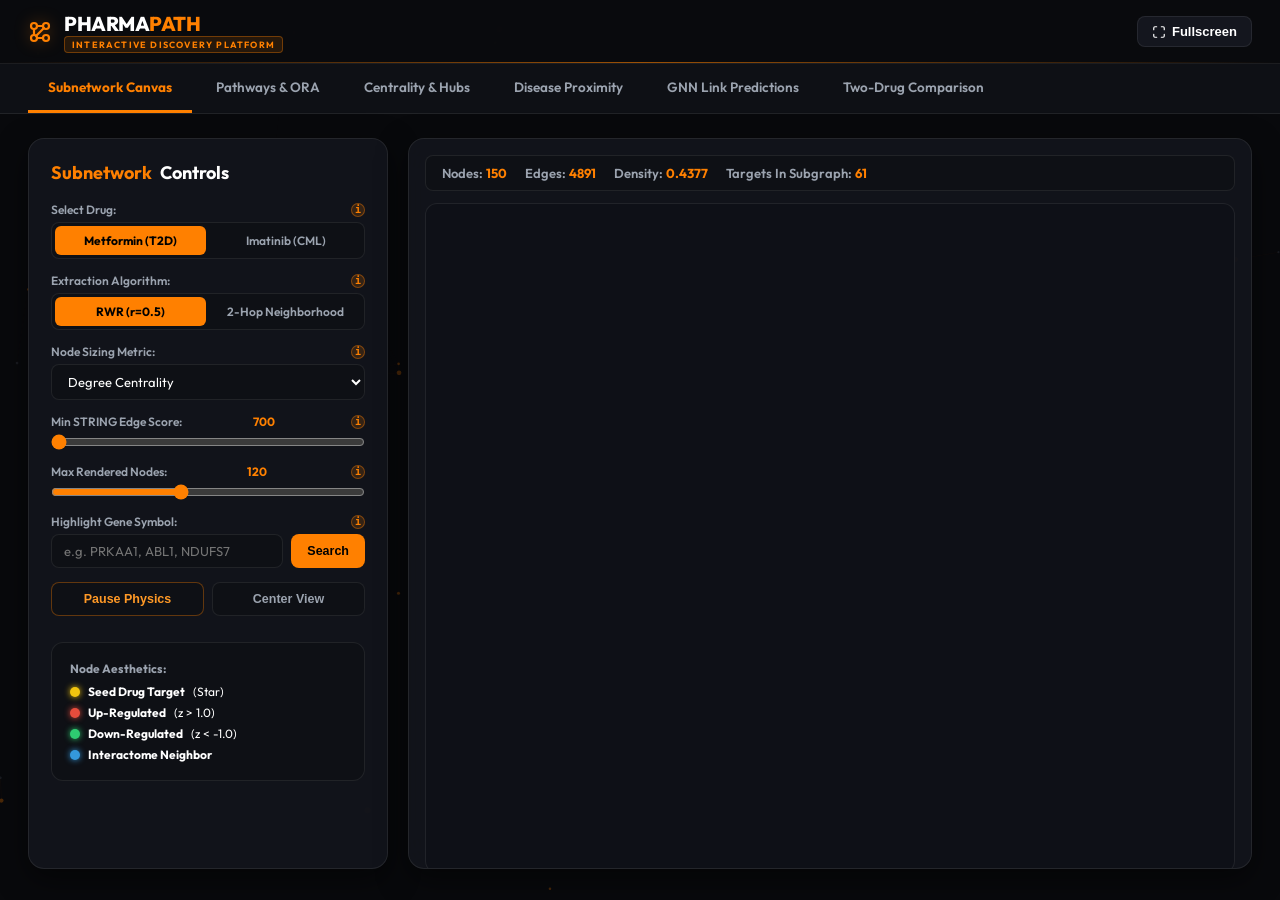
==== commit 5676812c: "feat(website): add interactive hover explainers and tooltips across all platform elements" ====
--- a/website/index.html
+++ b/website/index.html
@@ -65,22 +65,22 @@
       
       <!-- Explorer Tabs Bar -->
       <div class="explorer-tabs-bar">
-        <button class="exp-tab active" data-tab="tab-subnetworks">
+        <button class="exp-tab active" data-tab="tab-subnetworks" data-tip="subnetwork_canvas">
           Subnetwork Canvas
         </button>
-        <button class="exp-tab" data-tab="tab-pathways">
+        <button class="exp-tab" data-tab="tab-pathways" data-tip="pathways_ora">
           Pathways & ORA
         </button>
-        <button class="exp-tab" data-tab="tab-centralities">
+        <button class="exp-tab" data-tab="tab-centralities" data-tip="centrality_modularity">
           Centrality & Hubs
         </button>
-        <button class="exp-tab" data-tab="tab-proximity">
+        <button class="exp-tab" data-tab="tab-proximity" data-tip="disease_proximity">
           Disease Proximity
         </button>
-        <button class="exp-tab" data-tab="tab-gnn">
+        <button class="exp-tab" data-tab="tab-gnn" data-tip="gnn_predictions">
           GNN Link Predictions
         </button>
-        <button class="exp-tab" data-tab="tab-comparison">
+        <button class="exp-tab" data-tab="tab-comparison" data-tip="drug_comparison">
           Two-Drug Comparison
         </button>
       </div>
@@ -98,24 +98,24 @@
               <h3 class="panel-title"><span class="text-orange">Subnetwork</span> Controls</h3>
               
               <div class="ctrl-group">
-                <label class="ctrl-label">Select Drug:</label>
+                <label class="ctrl-label">Select Drug: <span class="info-icon" data-tip="drug_selection">i</span></label>
                 <div class="pill-group">
-                  <button class="pill-btn active" data-drug="metformin">Metformin (T2D)</button>
-                  <button class="pill-btn" data-drug="imatinib">Imatinib (CML)</button>
-                </div>
-              </div>
-
-              <div class="ctrl-group">
-                <label class="ctrl-label">Extraction Algorithm:</label>
+                  <button class="pill-btn active" data-drug="metformin" data-tip="metformin">Metformin (T2D)</button>
+                  <button class="pill-btn" data-drug="imatinib" data-tip="imatinib">Imatinib (CML)</button>
+                </div>
+              </div>
+
+              <div class="ctrl-group">
+                <label class="ctrl-label">Extraction Algorithm: <span class="info-icon" data-tip="extraction_method">i</span></label>
                 <div class="pill-group">
-                  <button class="pill-btn active" data-method="rwr">RWR (r=0.5)</button>
-                  <button class="pill-btn" data-method="2hop">2-Hop Neighborhood</button>
-                </div>
-              </div>
-
-              <div class="ctrl-group">
-                <label class="ctrl-label">Node Sizing Metric:</label>
-                <select id="select-sizing-metric" class="ctrl-select">
+                  <button class="pill-btn active" data-method="rwr" data-tip="rwr">RWR (r=0.5)</button>
+                  <button class="pill-btn" data-method="2hop" data-tip="two_hop">2-Hop Neighborhood</button>
+                </div>
+              </div>
+
+              <div class="ctrl-group">
+                <label class="ctrl-label">Node Sizing Metric: <span class="info-icon" data-tip="sizing_metric">i</span></label>
+                <select id="select-sizing-metric" class="ctrl-select" data-tip="sizing_metric">
                   <option value="degree">Degree Centrality</option>
                   <option value="betweenness">Betweenness Centrality</option>
                   <option value="eigenvector">Eigenvector Centrality</option>
@@ -123,17 +123,17 @@
               </div>
 
               <div class="ctrl-group">
-                <label class="ctrl-label">Min STRING Edge Score: <strong id="val-edge-score" class="text-orange">700</strong></label>
+                <label class="ctrl-label">Min STRING Edge Score: <strong id="val-edge-score" class="text-orange">700</strong> <span class="info-icon" data-tip="edge_score">i</span></label>
                 <input type="range" id="slider-edge-score" class="ctrl-range" min="700" max="950" value="700" step="25">
               </div>
 
               <div class="ctrl-group">
-                <label class="ctrl-label">Max Rendered Nodes: <strong id="val-max-nodes" class="text-orange">120</strong></label>
+                <label class="ctrl-label">Max Rendered Nodes: <strong id="val-max-nodes" class="text-orange">120</strong> <span class="info-icon" data-tip="max_nodes">i</span></label>
                 <input type="range" id="slider-max-nodes" class="ctrl-range" min="30" max="250" value="120" step="10">
               </div>
 
               <div class="ctrl-group">
-                <label class="ctrl-label">Highlight Gene Symbol:</label>
+                <label class="ctrl-label">Highlight Gene Symbol: <span class="info-icon" data-tip="gene_search">i</span></label>
                 <div class="search-box">
                   <input type="text" id="input-gene-search" class="ctrl-input" placeholder="e.g. PRKAA1, ABL1, NDUFS7">
                   <button id="btn-gene-search" class="search-btn">Search</button>
@@ -150,20 +150,20 @@
               <!-- Color Legend -->
               <div class="color-legend glass-card mt-3">
                 <div class="legend-title">Node Aesthetics:</div>
-                <div class="legend-item"><span class="legend-dot dot-gold"></span> <strong>Seed Drug Target</strong> (Star)</div>
-                <div class="legend-item"><span class="legend-dot dot-red"></span> <strong>Up-Regulated</strong> (z > 1.0)</div>
-                <div class="legend-item"><span class="legend-dot dot-green"></span> <strong>Down-Regulated</strong> (z < -1.0)</div>
-                <div class="legend-item"><span class="legend-dot dot-blue"></span> <strong>Interactome Neighbor</strong></div>
+                <div class="legend-item" data-tip="seed_target"><span class="legend-dot dot-gold"></span> <strong>Seed Drug Target</strong> (Star)</div>
+                <div class="legend-item" data-tip="up_regulated"><span class="legend-dot dot-red"></span> <strong>Up-Regulated</strong> (z > 1.0)</div>
+                <div class="legend-item" data-tip="down_regulated"><span class="legend-dot dot-green"></span> <strong>Down-Regulated</strong> (z < -1.0)</div>
+                <div class="legend-item" data-tip="interactome_neighbor"><span class="legend-dot dot-blue"></span> <strong>Interactome Neighbor</strong></div>
               </div>
             </div>
 
             <!-- Right Vis.js Canvas Viewport -->
             <div class="canvas-viewport glass-panel">
               <div class="canvas-kpis-bar">
-                <div class="kpi-mini">Nodes: <strong id="kpi-net-nodes" class="text-orange">--</strong></div>
-                <div class="kpi-mini">Edges: <strong id="kpi-net-edges" class="text-orange">--</strong></div>
-                <div class="kpi-mini">Density: <strong id="kpi-net-density" class="text-orange">--</strong></div>
-                <div class="kpi-mini">Targets In Subgraph: <strong id="kpi-net-targets" class="text-orange">--</strong></div>
+                <div class="kpi-mini" data-tip="kpi_nodes">Nodes: <strong id="kpi-net-nodes" class="text-orange">--</strong></div>
+                <div class="kpi-mini" data-tip="kpi_edges">Edges: <strong id="kpi-net-edges" class="text-orange">--</strong></div>
+                <div class="kpi-mini" data-tip="kpi_density">Density: <strong id="kpi-net-density" class="text-orange">--</strong></div>
+                <div class="kpi-mini" data-tip="kpi_targets">Targets In Subgraph: <strong id="kpi-net-targets" class="text-orange">--</strong></div>
               </div>
               
               <!-- Vis.js Container -->
@@ -183,7 +183,7 @@
           <div class="exp-grid-2">
             <!-- Left: Biological Sanity Audit & Controls -->
             <div class="glass-panel">
-              <h3 class="panel-title"><span class="text-orange">Biological Sanity</span> Audit</h3>
+              <h3 class="panel-title"><span class="text-orange">Biological Sanity</span> Audit <span class="info-icon" data-tip="sanity_audit">i</span></h3>
               <div id="sanity-audit-container">
                 <!-- Injected dynamically -->
               </div>
@@ -191,24 +191,24 @@
               <div class="mt-4">
                 <h4 class="sub-title">Enrichment Filters:</h4>
                 <div class="ctrl-group">
-                  <label class="ctrl-label">Drug:</label>
+                  <label class="ctrl-label">Drug: <span class="info-icon" data-tip="drug_selection">i</span></label>
                   <div class="pill-group" id="pathway-drug-pills">
-                    <button class="pill-btn active" data-pdrug="metformin">Metformin</button>
-                    <button class="pill-btn" data-pdrug="imatinib">Imatinib</button>
+                    <button class="pill-btn active" data-pdrug="metformin" data-tip="metformin">Metformin</button>
+                    <button class="pill-btn" data-pdrug="imatinib" data-tip="imatinib">Imatinib</button>
                   </div>
                 </div>
 
                 <div class="ctrl-group">
-                  <label class="ctrl-label">Scope:</label>
+                  <label class="ctrl-label">Scope: <span class="info-icon" data-tip="ora">i</span></label>
                   <div class="pill-group" id="pathway-scope-pills">
-                    <button class="pill-btn active" data-pscope="rwr_subnetwork">RWR Subnetwork</button>
-                    <button class="pill-btn" data-pscope="2hop_subnetwork">2-Hop Subnetwork</button>
-                    <button class="pill-btn" data-pscope="lincs_perturbed">LINCS Perturbed</button>
+                    <button class="pill-btn active" data-pscope="rwr_subnetwork" data-tip="scope_rwr">RWR Subnetwork</button>
+                    <button class="pill-btn" data-pscope="2hop_subnetwork" data-tip="scope_2hop">2-Hop Subnetwork</button>
+                    <button class="pill-btn" data-pscope="lincs_perturbed" data-tip="scope_lincs">LINCS Perturbed</button>
                   </div>
                 </div>
 
                 <div class="ctrl-group">
-                  <label class="ctrl-label">Max FDR Threshold: <strong id="val-fdr-thresh" class="text-orange">0.05</strong></label>
+                  <label class="ctrl-label">Max FDR Threshold: <strong id="val-fdr-thresh" class="text-orange">0.05</strong> <span class="info-icon" data-tip="fdr_threshold">i</span></label>
                   <input type="range" id="slider-fdr-thresh" class="ctrl-range" min="0.001" max="0.10" value="0.05" step="0.005">
                 </div>
               </div>
@@ -216,7 +216,7 @@
 
             <!-- Right: Interactive Chart & Pathways Table -->
             <div class="glass-panel">
-              <h3 class="panel-title">Top Enriched Pathways (KEGG & Reactome)</h3>
+              <h3 class="panel-title">Top Enriched Pathways (KEGG & Reactome) <span class="info-icon" data-tip="pathways_ora">i</span></h3>
               <div class="chart-container" style="height: 320px;">
                 <canvas id="chart-pathways"></canvas>
               </div>
@@ -227,11 +227,11 @@
                   <table class="pharma-table" id="table-pathways">
                     <thead>
                       <tr>
-                        <th>Term</th>
-                        <th>Database</th>
-                        <th>Adj. P-Value</th>
-                        <th>Overlap</th>
-                        <th>Combined Score</th>
+                        <th data-tip="pathway_term">Term</th>
+                        <th data-tip="pathway_db">Database</th>
+                        <th data-tip="adjusted_p">Adj. P-Value</th>
+                        <th data-tip="pathway_overlap">Overlap</th>
+                        <th data-tip="combined_score">Combined Score</th>
                       </tr>
                     </thead>
                     <tbody><!-- Dynamic rows --></tbody>
@@ -250,49 +250,49 @@
             <!-- Left: Scatter Plot Degree vs Betweenness -->
             <div class="glass-panel">
               <div class="panel-header-row">
-                <h3 class="panel-title">Topological Roles: <span class="text-orange">Degree vs. Betweenness</span></h3>
+                <h3 class="panel-title">Topological Roles: <span class="text-orange">Degree vs. Betweenness</span> <span class="info-icon" data-tip="scatter_topology">i</span></h3>
                 <div class="pill-group" id="cent-drug-pills">
-                  <button class="pill-btn active" data-cdrug="metformin">Metformin</button>
-                  <button class="pill-btn" data-cdrug="imatinib">Imatinib</button>
+                  <button class="pill-btn active" data-cdrug="metformin" data-tip="metformin">Metformin</button>
+                  <button class="pill-btn" data-cdrug="imatinib" data-tip="imatinib">Imatinib</button>
                 </div>
               </div>
               <div class="chart-container" style="height: 360px;">
                 <canvas id="chart-centrality-scatter"></canvas>
               </div>
               <div class="legend-row mt-2">
-                <span class="badge-tag tag-purple">Dual Bridge</span>
-                <span class="badge-tag tag-orange">Hub (Degree)</span>
-                <span class="badge-tag tag-red">Bottleneck (Betweenness)</span>
-                <span class="badge-tag tag-blue">Standard Node</span>
+                <span class="badge-tag tag-purple" data-tip="dual_bridge">Dual Bridge</span>
+                <span class="badge-tag tag-orange" data-tip="hub">Hub (Degree)</span>
+                <span class="badge-tag tag-red" data-tip="bottleneck">Bottleneck (Betweenness)</span>
+                <span class="badge-tag tag-blue" data-tip="standard_node">Standard Node</span>
               </div>
             </div>
 
             <!-- Right: Top Hubs, Bottlenecks & Louvain Communities -->
             <div class="glass-panel">
-              <h3 class="panel-title">Louvain Modularity Clusters & Dominant Pathways</h3>
+              <h3 class="panel-title">Louvain Modularity Clusters & Dominant Pathways <span class="info-icon" data-tip="louvain">i</span></h3>
               <div class="table-scroll" style="max-height: 220px;">
                 <table class="pharma-table" id="table-communities">
                   <thead>
                     <tr>
-                      <th>Community ID</th>
-                      <th>Proteins</th>
-                      <th>Dominant Biological Pathway</th>
-                    </tr>
-                  </thead>
-                  <tbody><!-- Dynamic rows --></tbody>
-                </table>
-              </div>
-
-              <h4 class="sub-title mt-4">Top Bottleneck Bridges:</h4>
+                      <th data-tip="community_id">Community ID</th>
+                      <th data-tip="community_size">Proteins</th>
+                      <th data-tip="dominant_pathway">Dominant Biological Pathway</th>
+                    </tr>
+                  </thead>
+                  <tbody><!-- Dynamic rows --></tbody>
+                </table>
+              </div>
+
+              <h4 class="sub-title mt-4">Top Bottleneck Bridges: <span class="info-icon" data-tip="bottleneck">i</span></h4>
               <div class="table-scroll" style="max-height: 220px;">
                 <table class="pharma-table" id="table-bottlenecks">
                   <thead>
                     <tr>
-                      <th>Gene</th>
-                      <th>Degree</th>
-                      <th>Betweenness</th>
-                      <th>Eigenvector</th>
-                      <th>Role</th>
+                      <th data-tip="candidate_gene">Gene</th>
+                      <th data-tip="degree">Degree</th>
+                      <th data-tip="betweenness">Betweenness</th>
+                      <th data-tip="eigenvector">Eigenvector</th>
+                      <th data-tip="topological_role">Role</th>
                     </tr>
                   </thead>
                   <tbody><!-- Dynamic rows --></tbody>
@@ -310,8 +310,8 @@
             <!-- Left: Guney Proximity Null Permutation Distribution -->
             <div class="glass-panel">
               <div class="panel-header-row">
-                <h3 class="panel-title">Null Distribution <span class="text-orange">(1,000 Permutations)</span></h3>
-                <select id="select-prox-pair" class="ctrl-select" style="width: auto;">
+                <h3 class="panel-title">Null Distribution <span class="text-orange">(1,000 Permutations)</span> <span class="info-icon" data-tip="null_model">i</span></h3>
+                <select id="select-prox-pair" class="ctrl-select" style="width: auto;" data-tip="prox_pair">
                   <option value="metformin_t2d">Metformin → Type 2 Diabetes (Primary)</option>
                   <option value="imatinib_cml">Imatinib → Chronic Myeloid Leukemia (Primary)</option>
                   <option value="metformin_cml">Metformin → CML (Negative Control)</option>
@@ -330,26 +330,26 @@
 
             <!-- Right: Proximity Benchmark Summary Table & Theory -->
             <div class="glass-panel">
-              <h3 class="panel-title">Statistical Proximity Benchmark Summary</h3>
+              <h3 class="panel-title">Statistical Proximity Benchmark Summary <span class="info-icon" data-tip="disease_proximity">i</span></h3>
               <div class="table-scroll" style="max-height: 300px;">
                 <table class="pharma-table" id="table-proximity-summary">
                   <thead>
                     <tr>
-                      <th>Drug</th>
-                      <th>Disease Module</th>
-                      <th>Observed d_c</th>
-                      <th>Null Mean ± Std</th>
-                      <th>Z-Score</th>
-                      <th>P-Value</th>
-                      <th>Verdict</th>
-                    </tr>
-                  </thead>
-                  <tbody><!-- Dynamic rows --></tbody>
-                </table>
-              </div>
-
-              <div class="glass-card mt-4">
-                <h4 class="sub-title"><span class="text-orange">Guney et al. (2016)</span> Mathematical Definition:</h4>
+                      <th data-tip="drug_selection">Drug</th>
+                      <th data-tip="disease_proximity">Disease Module</th>
+                      <th data-tip="dc">Observed d_c</th>
+                      <th data-tip="null_model">Null Mean ± Std</th>
+                      <th data-tip="z_score">Z-Score</th>
+                      <th data-tip="empirical_p">P-Value</th>
+                      <th data-tip="prox_verdict">Verdict</th>
+                    </tr>
+                  </thead>
+                  <tbody><!-- Dynamic rows --></tbody>
+                </table>
+              </div>
+
+              <div class="glass-card mt-4" data-tip="guney_formula">
+                <h4 class="sub-title"><span class="text-orange">Guney et al. (2016)</span> Mathematical Definition: <span class="info-icon" data-tip="guney_formula">i</span></h4>
                 <div class="formula-box" style="font-family: var(--font-mono); font-size: 15px; color: var(--orange); background: rgba(0,0,0,0.5); padding: 12px 18px; border-radius: 8px; border-left: 3px solid var(--orange); margin: 10px 0;">
                   &lang;d<sub>c</sub>(T, S)&rang; = <sup>1</sup>/<sub>|T|</sub> &sum;<sub>t &isin; T</sub> min<sub>s &isin; S</sub> d(t, s)
                 </div>
@@ -369,30 +369,30 @@
           <div class="exp-grid-2">
             <!-- Left: Model Performance & ROC/PR Curves -->
             <div class="glass-panel">
-              <h3 class="panel-title">Inductive GNN Benchmark: <span class="text-orange">Zero Data Leakage</span></h3>
+              <h3 class="panel-title">Inductive GNN Benchmark: <span class="text-orange">Zero Data Leakage</span> <span class="info-icon" data-tip="data_leakage">i</span></h3>
               <div class="table-scroll" style="max-height: 180px;">
                 <table class="pharma-table" id="table-gnn-metrics">
                   <thead>
                     <tr>
-                      <th>Model Architecture</th>
-                      <th>Test AUROC</th>
-                      <th>Test Average Precision</th>
-                    </tr>
-                  </thead>
-                  <tbody><!-- Dynamic rows --></tbody>
-                </table>
-              </div>
-
-              <h4 class="sub-title mt-4">Leave-Targets-Out Cross-Validation:</h4>
+                      <th data-tip="graphsage">Model Architecture</th>
+                      <th data-tip="auroc">Test AUROC</th>
+                      <th data-tip="average_precision">Test Average Precision</th>
+                    </tr>
+                  </thead>
+                  <tbody><!-- Dynamic rows --></tbody>
+                </table>
+              </div>
+
+              <h4 class="sub-title mt-4">Leave-Targets-Out Cross-Validation: <span class="info-icon" data-tip="leave_targets_out">i</span></h4>
               <div class="table-scroll" style="max-height: 180px;">
                 <table class="pharma-table" id="table-gnn-recovery">
                   <thead>
                     <tr>
-                      <th>Drug</th>
-                      <th>Hidden Test Targets</th>
-                      <th>Recovered Ranks</th>
-                      <th>MRR</th>
-                      <th>Hits@20</th>
+                      <th data-tip="drug_selection">Drug</th>
+                      <th data-tip="hidden_targets">Hidden Test Targets</th>
+                      <th data-tip="recovery_ranks">Recovered Ranks</th>
+                      <th data-tip="mrr">MRR</th>
+                      <th data-tip="hits_at_20">Hits@20</th>
                     </tr>
                   </thead>
                   <tbody><!-- Dynamic rows --></tbody>
@@ -407,14 +407,14 @@
             <!-- Right: Top-20 Predicted Hypotheses with PubMed Links -->
             <div class="glass-panel">
               <div class="panel-header-row">
-                <h3 class="panel-title">Top-20 Novel Candidate Hypotheses</h3>
+                <h3 class="panel-title">Top-20 Novel Candidate Hypotheses <span class="info-icon" data-tip="candidate_gene">i</span></h3>
                 <div class="pill-group" id="gnn-drug-pills">
-                  <button class="pill-btn active" data-gdrug="metformin">Metformin</button>
-                  <button class="pill-btn" data-gdrug="imatinib">Imatinib</button>
-                </div>
-              </div>
-
-              <div class="callout-card orange-border mb-3">
+                  <button class="pill-btn active" data-gdrug="metformin" data-tip="metformin">Metformin</button>
+                  <button class="pill-btn" data-gdrug="imatinib" data-tip="imatinib">Imatinib</button>
+                </div>
+              </div>
+
+              <div class="callout-card orange-border mb-3" data-tip="gnn_rigor">
                 <strong>Methodological Rigor:</strong> Predictions represent proteins functionally and interactomically linked to drug targets by GraphSAGE embeddings. They are <strong>computational hypotheses</strong>, not proof of direct biochemical binding.
               </div>
 
@@ -423,10 +423,10 @@
                   <thead>
                     <tr>
                       <th>Rank</th>
-                      <th>Candidate Gene</th>
-                      <th>Confidence</th>
-                      <th>Biological Context</th>
-                      <th>Status</th>
+                      <th data-tip="candidate_gene">Candidate Gene</th>
+                      <th data-tip="gnn_confidence">Confidence</th>
+                      <th data-tip="gnn_context">Biological Context</th>
+                      <th data-tip="gnn_status">Status</th>
                       <th>PubMed Link</th>
                     </tr>
                   </thead>
@@ -444,45 +444,45 @@
           <div class="exp-grid-2">
             <!-- Left: Modality Overlap & Separation -->
             <div class="glass-panel">
-              <h3 class="panel-title">Interactome Separation & Jaccard Overlap</h3>
+              <h3 class="panel-title">Interactome Separation & Jaccard Overlap <span class="info-icon" data-tip="menche">i</span></h3>
               <div class="table-scroll" style="max-height: 260px;">
                 <table class="pharma-table" id="table-comp-summary">
                   <thead>
                     <tr>
-                      <th>Metric</th>
-                      <th>Metformin</th>
-                      <th>Imatinib</th>
-                      <th>Shared</th>
-                      <th>Jaccard</th>
-                    </tr>
-                  </thead>
-                  <tbody><!-- Dynamic rows --></tbody>
-                </table>
-              </div>
-
-              <div class="glass-card mt-3">
-                <h4 class="sub-title"><span class="text-orange">Menche et al. (2015 Science)</span> Interactome Separation:</h4>
+                      <th data-tip="comp_metric">Metric</th>
+                      <th data-tip="metformin">Metformin</th>
+                      <th data-tip="imatinib">Imatinib</th>
+                      <th data-tip="shared_proteins">Shared</th>
+                      <th data-tip="jaccard">Jaccard</th>
+                    </tr>
+                  </thead>
+                  <tbody><!-- Dynamic rows --></tbody>
+                </table>
+              </div>
+
+              <div class="glass-card mt-3" data-tip="menche">
+                <h4 class="sub-title"><span class="text-orange">Menche et al. (2015 Science)</span> Interactome Separation: <span class="info-icon" data-tip="menche">i</span></h4>
                 <div class="formula-box" style="font-family: var(--font-mono); font-size: 14px; color: var(--orange); background: rgba(0,0,0,0.5); padding: 8px 14px; border-radius: 8px; border-left: 3px solid var(--orange); margin: 8px 0;">
                   s<sub>AB</sub> = &lang;d<sub>AB</sub>&rang; &minus; (&lang;d<sub>AA</sub>&rang; + &lang;d<sub>BB</sub>&rang;) / 2
                 </div>
                 <div class="kpi-card-row">
-                  <div class="kpi-card">
+                  <div class="kpi-card" data-tip="menche_separation">
                     <div class="kpi-label">Separation s<sub>AB</sub></div>
                     <div class="kpi-val text-orange">+1.3503</div>
                   </div>
-                  <div class="kpi-card">
+                  <div class="kpi-card" data-tip="inter_distance">
                     <div class="kpi-label">Inter-Distance &lang;d<sub>AB</sub>&rang;</div>
                     <div class="kpi-val">2.409</div>
                   </div>
-                  <div class="kpi-card">
+                  <div class="kpi-card" data-tip="topological_state">
                     <div class="kpi-label">Topological State</div>
                     <div class="kpi-val text-green">Distinct Modules (s &gt; 0)</div>
                   </div>
                 </div>
               </div>
 
-              <div class="glass-card mt-3">
-                <h4 class="sub-title"><span class="text-orange">Jaccard Overlap</span> Across Omics Dimensions:</h4>
+              <div class="glass-card mt-3" data-tip="jaccard">
+                <h4 class="sub-title"><span class="text-orange">Jaccard Overlap</span> Across Omics Dimensions: <span class="info-icon" data-tip="jaccard">i</span></h4>
                 <div style="height: 180px; position: relative;">
                   <canvas id="chart-comp-jaccard"></canvas>
                 </div>
@@ -491,17 +491,17 @@
 
             <!-- Right: Shared Cross-Talk Hubs & Combination Pharmacology -->
             <div class="glass-panel">
-              <h3 class="panel-title">Shared Interactome Cross-Talk Hubs (347 Shared Nodes)</h3>
+              <h3 class="panel-title">Shared Interactome Cross-Talk Hubs (347 Shared Nodes) <span class="info-icon" data-tip="crosstalk">i</span></h3>
               <div class="table-scroll" style="max-height: 260px;">
                 <table class="pharma-table" id="table-shared-proteins">
                   <thead>
                     <tr>
-                      <th>Gene</th>
-                      <th>Full Degree</th>
-                      <th>Metformin Deg</th>
-                      <th>Imatinib Deg</th>
-                      <th>Shared Hub?</th>
-                      <th>Shared Bottleneck?</th>
+                      <th data-tip="candidate_gene">Gene</th>
+                      <th data-tip="degree">Full Degree</th>
+                      <th data-tip="metformin">Metformin Deg</th>
+                      <th data-tip="imatinib">Imatinib Deg</th>
+                      <th data-tip="shared_hub">Shared Hub?</th>
+                      <th data-tip="shared_bottleneck">Shared Bottleneck?</th>
                     </tr>
                   </thead>
                   <tbody><!-- Dynamic rows --></tbody>
@@ -509,7 +509,7 @@
               </div>
 
               <div class="glass-card mt-3">
-                <h4 class="sub-title"><span class="text-orange">Combination Synergy:</span> Metformin + Imatinib in CML</h4>
+                <h4 class="sub-title"><span class="text-orange">Combination Synergy:</span> Metformin + Imatinib in CML <span class="info-icon" data-tip="synergy">i</span></h4>
                 <div class="report-box" id="combination-report-box">
                   <!-- Injected dynamically -->
                 </div>
@@ -539,6 +539,9 @@
   <!-- Toast Notification Container -->
   <div id="toast-container" class="toast-container"></div>
 
+  <!-- Global Interactive Explainer Tooltip -->
+  <div id="pharma-tooltip" class="pharma-tooltip" role="tooltip" aria-hidden="true"></div>
+
   <!-- Vendor Scripts -->
   <script src="vendor/vis-network.min.js"></script>
   <script src="vendor/chart.umd.min.js"></script>
--- a/website/css/style.css
+++ b/website/css/style.css
@@ -794,3 +794,124 @@
     grid-template-columns: 1fr;
   }
 }
+
+/* =========================================================================
+   Interactive Explainer Tooltip System
+   ========================================================================= */
+.pharma-tooltip {
+  position: fixed;
+  z-index: 10000;
+  max-width: 380px;
+  background: rgba(13, 17, 26, 0.97);
+  backdrop-filter: blur(14px);
+  -webkit-backdrop-filter: blur(14px);
+  border: 1px solid rgba(255, 128, 0, 0.45);
+  box-shadow: 0 16px 40px rgba(0, 0, 0, 0.85), 0 0 20px rgba(255, 128, 0, 0.25);
+  border-radius: 10px;
+  padding: 14px 16px;
+  color: #F8FAFC;
+  font-family: var(--font-main);
+  pointer-events: none;
+  opacity: 0;
+  transform: translateY(6px) scale(0.97);
+  transition: opacity 0.18s cubic-bezier(0.16, 1, 0.3, 1), transform 0.18s cubic-bezier(0.16, 1, 0.3, 1);
+  display: flex;
+  flex-direction: column;
+  gap: 8px;
+}
+
+.pharma-tooltip.active {
+  opacity: 1;
+  transform: translateY(0) scale(1);
+}
+
+.tooltip-header {
+  display: flex;
+  justify-content: space-between;
+  align-items: center;
+  gap: 10px;
+  border-bottom: 1px solid rgba(255, 255, 255, 0.1);
+  padding-bottom: 6px;
+}
+
+.tooltip-title {
+  font-size: 13.5px;
+  font-weight: 700;
+  color: #FFFFFF;
+  letter-spacing: -0.01em;
+}
+
+.tooltip-category {
+  font-size: 9.5px;
+  font-family: var(--font-mono);
+  font-weight: 700;
+  color: var(--orange);
+  background: rgba(255, 128, 0, 0.15);
+  border: 1px solid rgba(255, 128, 0, 0.3);
+  padding: 2px 6px;
+  border-radius: 4px;
+  text-transform: uppercase;
+  white-space: nowrap;
+}
+
+.tooltip-formula {
+  font-family: var(--font-mono);
+  font-size: 11.5px;
+  color: #FFAA44;
+  background: rgba(0, 0, 0, 0.55);
+  padding: 6px 10px;
+  border-radius: 6px;
+  border-left: 2px solid var(--orange);
+}
+
+.tooltip-desc {
+  font-size: 12px;
+  line-height: 1.55;
+  color: #E2E8F0;
+}
+
+.tooltip-relevance {
+  font-size: 11px;
+  line-height: 1.45;
+  color: #94A3B8;
+  border-top: 1px dashed rgba(255, 255, 255, 0.1);
+  padding-top: 6px;
+}
+
+/* Subtle Interactive Indicators on Elements with Tooltips */
+[data-tip] {
+  cursor: help;
+  position: relative;
+  transition: all 0.2s ease;
+}
+
+[data-tip]:hover {
+  text-shadow: 0 0 10px rgba(255, 128, 0, 0.35);
+}
+
+.info-icon {
+  display: inline-flex;
+  align-items: center;
+  justify-content: center;
+  width: 14px;
+  height: 14px;
+  border-radius: 50%;
+  font-size: 10px;
+  font-weight: 700;
+  font-family: var(--font-mono);
+  color: var(--orange);
+  background: rgba(255, 128, 0, 0.15);
+  border: 1px solid rgba(255, 128, 0, 0.4);
+  margin-left: 5px;
+  cursor: help;
+  vertical-align: middle;
+  line-height: 1;
+  transition: all 0.2s ease;
+}
+
+.info-icon:hover {
+  background: var(--orange);
+  color: #000;
+  box-shadow: 0 0 8px rgba(255, 128, 0, 0.6);
+  transform: scale(1.18);
+}
